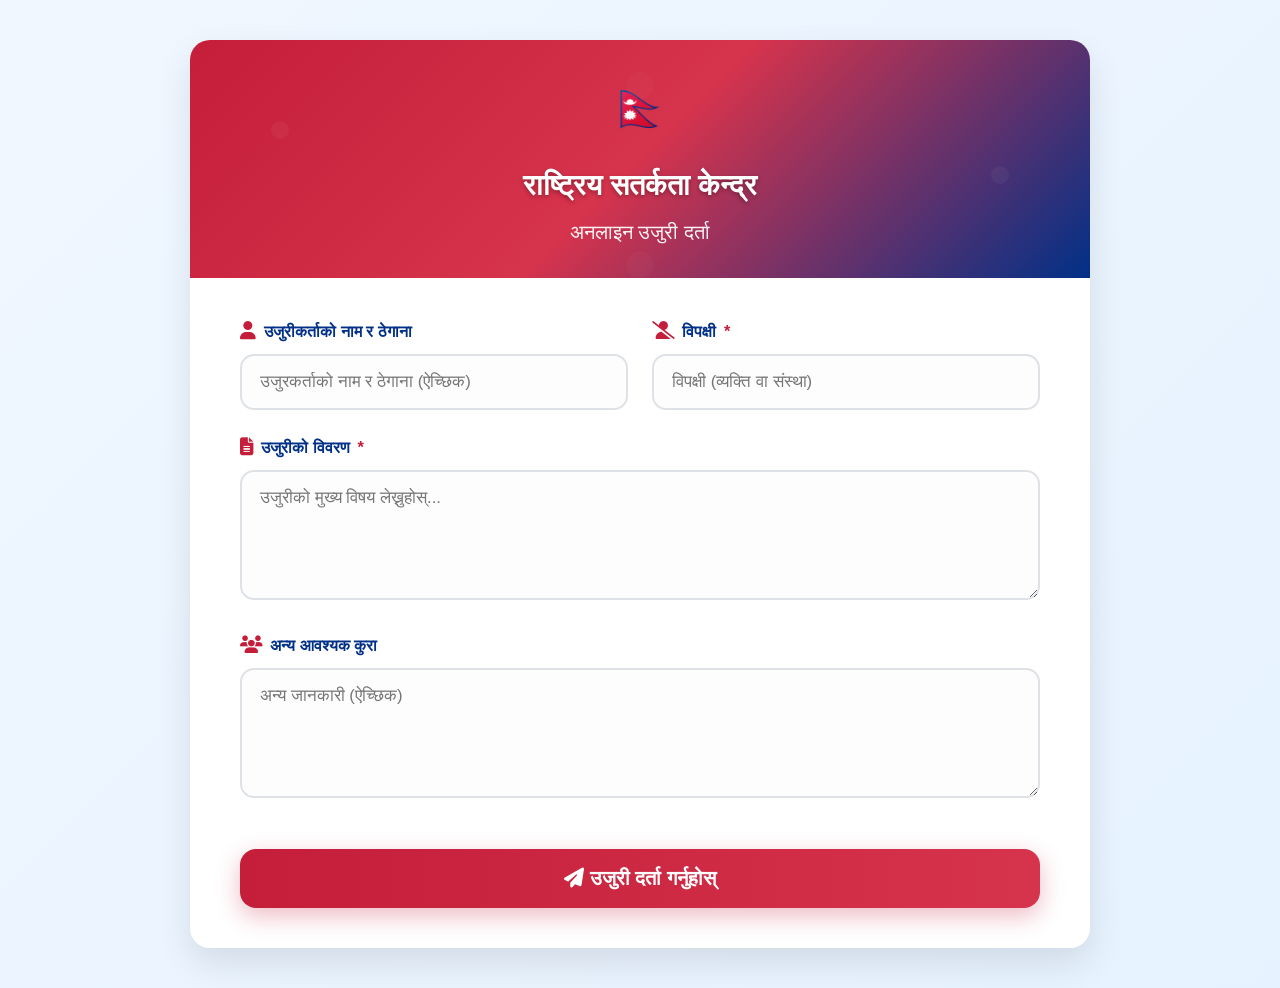
==== form.html @ da832e6e "Add files via upload" ====
<!DOCTYPE html>
<html lang="ne">
<head>
  <meta charset="UTF-8">
  <meta name="viewport" content="width=device-width, initial-scale=1.0">
  <title>उजुरी दर्ता फारम - राष्ट्रिय सतर्कता केन्द्र</title>
  <link rel="icon" href="data:image/svg+xml,<svg xmlns=%22http://www.w3.org/2000/svg%22 viewBox=%220 0 100 100%22><text y=%22.9em%22 font-size=%2290%22>🏛️</text></svg>">
  
  <link href="https://nepalidatepicker.sajanmaharjan.com.np/v5/nepali.datepicker/css/nepali.datepicker.v5.0.6.min.css" rel="stylesheet"/>
  <link rel="stylesheet" href="https://cdnjs.cloudflare.com/ajax/libs/font-awesome/6.5.2/css/all.min.css">
  
  <script src="https://nepalidatepicker.sajanmaharjan.com.np/v5/nepali.datepicker/js/nepali.datepicker.v5.0.6.min.js"></script>
  <!-- नेपाली फन्टहरू -->
  <link href="https://fonts.googleapis.com/css2?family=Noto+Sans+Devanagari:wght@400;500;600;700&display=swap" rel="stylesheet">
  
  <style>
    :root {
      --primary: #c41e3a;     /* नेपालको रातो */
      --secondary: #003087;   /* नेपालको निलो */
      --accent: #27ae60;
      --light: #f8f9fa;
      --gray: #6c757d;
      --border: #dee2e6;
      --shadow: 0 15px 35px rgba(0,0,0,0.1);
    }

    * {
      margin: 0;
      padding: 0;
      box-sizing: border-box;
    }

    body {
      font-family:  "Segoe UI", Roboto, Arial, sans-serif, kalimati;
      background: linear-gradient(135deg, #f0f7ff 0%, #e6f2ff 100%);
      min-height: 100vh;
      padding: 20px 10px;
      line-height: 1.6;
    }

    .container {
      max-width: 900px;
      margin: 20px auto;
      background: white;
      border-radius: 20px;
      overflow: hidden;
      box-shadow: var(--shadow);
      animation: fadeIn 0.8s ease-out;
    }

    @keyframes fadeIn {
      from { opacity: 0; transform: translateY(30px); }
      to { opacity: 1; transform: translateY(0); }
    }

    .header {
      background: linear-gradient(135deg, var(--primary) 0%, #d6334c 50%, var(--secondary) 100%);
      color: white;
      padding: 30px 20px;
      text-align: center;
      position: relative;
      overflow: hidden;
    }

    .header::before {
      content: '';
      position: absolute;
      top: 0; left: 0; right: 0; bottom: 0;
      background: url('data:image/svg+xml;utf8,<svg xmlns="http://www.w3.org/2000/svg" viewBox="0 0 100 20"><defs><pattern id="grain" width="100" height="20" patternUnits="userSpaceOnUse"><circle cx="10" cy="10" r="1" fill="%23ffffff20"/><circle cx="50" cy="5" r="1.5" fill="%23ffffff15"/><circle cx="90" cy="15" r="1" fill="%23ffffff20"/></pattern></defs><rect width="100" height="20" fill="url(%23grain)"/></svg>');
      opacity: 0.3;
    }

    .header img {
      height: 80px;
      margin-bottom: 15px;
      filter: drop-shadow(0 4px 8px rgba(0,0,0,0.3));
    }

    .header h1 {
      font-size: 1.8rem;
      font-weight: 700;
      margin-bottom: 8px;
      text-shadow: 0 2px 4px rgba(0,0,0,0.3);
    }

    .header p {
      font-size: 1.25rem;
      font-weight: 500;
      opacity: 0.95;
    }

    .form-body {
      padding: 40px 50px;
    }

    .form-grid {
      display: grid;
      grid-template-columns: repeat(auto-fit, minmax(320px, 1fr));
      gap: 24px;
    }

    .form-group {
      position: relative;
    }

    label {
      display: block;
      font-weight: 600;
      margin-bottom: 10px;
      color: var(--secondary);
      font-size: 1.02rem;
      display: flex;
      align-items: center;
      gap: 8px;
    }

    label i {
      color: var(--primary);
      font-size: 1.1em;
    }

    input[type="text"],
    textarea {
      width: 100%;
      padding: 16px 18px;
      border: 2px solid var(--border);
      border-radius: 14px;
      font-size: 1.05rem;
      background: #fdfdfd;
      transition: all 0.3s ease;
      font-family: inherit;
    }

    input:focus,
    textarea:focus {
      outline: none;
      border-color: var(--primary);
      box-shadow: 0 0 0 4px rgba(196, 30, 58, 0.15);
      transform: translateY(-2px);
    }

    textarea {
      min-height: 130px;
      resize: vertical;
    }

    .date-input {
      background: #fdfdfd url("data:image/svg+xml,%3Csvg xmlns='http://www.w3.org/2000/svg' width='20' height='20' viewBox='0 0 24 24' fill='none' stroke='%23666' stroke-width='2' stroke-linecap='round' stroke-linejoin='round'%3E%3Crect x='3' y='4' width='18' height='18' rx='2' ry='2'%3E%3C/rect%3E%3Cline x1='16' y1='2' x2='16' y2='6'%3E%3C/line%3E%3Cline x1='8' y1='2' x2='8' y2='6'%3E%3C/line%3E%3Cline x1='3' y1='10' x2='21' y2='10'%3E%3C/line%3E%3C/svg%3E") no-repeat 95% center;
      background-size: 20px;
    }

    .submit-btn {
      grid-column: 1 / -1;
      padding: 18px 40px;
      background: linear-gradient(to right, var(--primary), #d6334c);
      color: white;
      border: none;
      border-radius: 16px;
      font-size: 1.25rem;
      font-weight: bold;
      cursor: pointer;
      transition: all 0.4s ease;
      margin-top: 20px;
      box-shadow: 0 8px 25px rgba(196, 30, 58, 0.3);
    }

    .submit-btn:hover {
      transform: translateY(-4px);
      box-shadow: 0 15px 35px rgba(196, 30, 58, 0.4);
    }

    .submit-btn:active {
      transform: translateY(-1px);
    }

    .submit-btn:disabled {
      background: #95a5a6;
      transform: none;
      box-shadow: none;
    }

    /* मोबाइल ऑप्टिमाइजेशन */
    @media (max-width: 768px) {
      .form-body {
        padding: 30px 25px;
      }
      .form-grid {
        grid-template-columns: 1fr;
        gap: 20px;
      }
      .header {
        padding: 25px 15px;
      }
      .header img {
        height: 65px;
      }
      .header h1 {
        font-size: 1.5rem;
      }
    }

    @media (max-width: 480px) {
      body {
        padding: 10px 5px;
      }
      .form-body {
        padding: 25px 20px;
      }
      input, textarea {
        padding: 14px 16px;
        font-size: 1rem;
      }
      .submit-btn {
        font-size: 1.15rem;
        padding: 16px 30px;
      }
    }
  </style>
</head>
<body>
<form id="complaintForm">
  <div class="container">
    <div class="header">
      <img src="emblem.png" alt="नेपाल सरकार" onerror="this.src='https://upload.wikimedia.org/wikipedia/commons/thumb/2/23/Emblem_of_Nepal.svg/200px-Emblem_of_Nepal.svg.png'; this.onerror=function(){this.style.display='none'; document.getElementById('emblem-fallback').style.display='block';};">
      <div id="emblem-fallback" style="display: none; font-size: 3rem; color: white; margin-bottom: 15px;">🇳🇵</div>
      <h1>राष्ट्रिय सतर्कता केन्द्र</h1>
      <p>अनलाइन उजुरी दर्ता</p>
    </div>

    <div class="form-body">
     
        <div class="form-grid">
          
          <div class="form-group" style="display: none;">
            <label for="reg_date"><i class="fas fa-calendar-alt"></i> मिति (नेपाली)</label>
            <input type="text" id="reg_date" readonly style="background-color: #f8f9fa; cursor: not-allowed; color: #495057;">
          </div>

          <div class="form-group">
            <label for="complainer_name"><i class="fas fa-user"></i> उजुरीकर्ताको नाम र ठेगाना</label>
            <input type="text" id="complainer_name" name="entry.2005620554" placeholder="उजुरकर्ताको नाम र ठेगाना (ऐच्छिक)">
          </div>

          <div class="form-group">
            <label for="opponent_name"><i class="fas fa-user-slash"></i> विपक्षी <span style="color: var(--primary);">*</span></label>
            <input type="text" id="opponent_name" name="entry.1065046570" placeholder="विपक्षी (व्यक्ति वा संस्था)" required>
          </div>

          <div class="form-group" style="grid-column: 1 / -1;">
            <label for="complaint_detail"><i class="fas fa-file-alt"></i> उजुरीको विवरण <span style="color: var(--primary);">*</span></label>
            <textarea id="complaint_detail" name="entry.1166974658" placeholder="उजुरीको मुख्य विषय लेख्नुहोस्..." required></textarea>
          </div>

          <div class="form-group" style="grid-column: 1 / -1;">
            <label for="remarks"><i class="fas fa-users"></i> अन्य आवश्यक कुरा</label>
            <textarea id="remarks" name="entry.839337160" placeholder="अन्य जानकारी (ऐच्छिक)"></textarea> 
          </div>

          <button type="submit" class="submit-btn">
            <i class="fas fa-paper-plane"></i> उजुरी दर्ता गर्नुहोस्
          </button>
          <div id="responseMessage" style="grid-column: 1 / -1; display: none; padding: 15px; border-radius: 12px; text-align: center; margin-top: 10px; font-weight: 600;"></div>
        </div>
      
    </div>
  </div>

 </form>
<script>
  // Set current Nepali Date on load
  window.onload = function() {
    try {
      var today = new Date();
      var bsObj = NepaliFunctions.AD2BS({
        year: today.getFullYear(),
        month: today.getMonth() + 1,
        day: today.getDate()
      });
      // Format: YYYY-MM-DD
      var bsDate = bsObj.year + '-' + String(bsObj.month).padStart(2, '0') + '-' + String(bsObj.day).padStart(2, '0');
      document.getElementById('reg_date').value = bsDate;
    } catch (e) {
      console.error("Nepali Date Error:", e);
      // Fallback to AD date if library fails
      document.getElementById('reg_date').value = new Date().toISOString().split('T')[0];
    }
  };

  document.getElementById('complaintForm').addEventListener('submit', function(e) {
    e.preventDefault();
    
    var btn = document.querySelector('.submit-btn');
    var originalHTML = btn.innerHTML;
    btn.disabled = true;
    btn.innerHTML = '<i class="fas fa-spinner fa-spin"></i> पठाउँदै...';
    
    var msgEl = document.getElementById('responseMessage');
    msgEl.style.display = 'none';

    var params = new URLSearchParams();
    params.append('action', 'saveOnlineComplaint');
    params.append('apiKey', 'nvc2026secretkey');
    params.append('complainant', document.getElementById('complainer_name').value);
    params.append('accused', document.getElementById('opponent_name').value);
    params.append('description', document.getElementById('complaint_detail').value);
    params.append('remarks', document.getElementById('remarks').value);
    params.append('date', document.getElementById('reg_date').value);

    fetch('https://script.google.com/macros/s/AKfycbytfc7DhHGYCTMIDatilB3EMMVKjqBUzL3T0fyC_LuClfwtqWAJSvQDw82gRN5pgg3Uag/exec', {
        method: 'POST',
        body: params
    })
    .then(response => response.json())
    .then(data => {
        if (data.success) {
            msgEl.style.display = 'block';
            msgEl.style.backgroundColor = '#d4edda';
            msgEl.style.color = '#155724';
            msgEl.style.border = '1px solid #c3e6cb';
            msgEl.innerHTML = '<i class="fas fa-check-circle"></i> तपाईंको उजुरी सफलतापूर्वक दर्ता भयो।';
            document.getElementById('complaintForm').reset();
            setTimeout(function() {
                msgEl.style.display = 'none';
            }, 5000);
        } else {
            throw new Error(data.message || 'Unknown error');
        }
    })
    .catch(error => {
        console.error('Error:', error);
        msgEl.style.display = 'block';
        msgEl.style.backgroundColor = '#f8d7da';
        msgEl.style.color = '#721c24';
        msgEl.style.border = '1px solid #f5c6cb';
        msgEl.innerHTML = '<i class="fas fa-exclamation-triangle"></i> उजुरी दर्ता गर्दा समस्या आयो। कृपया पुनः प्रयास गर्नुहोस्।';
    })
    .finally(() => {
        btn.disabled = false;
        btn.innerHTML = originalHTML;
    });
  });
</script>
</body>
</html>
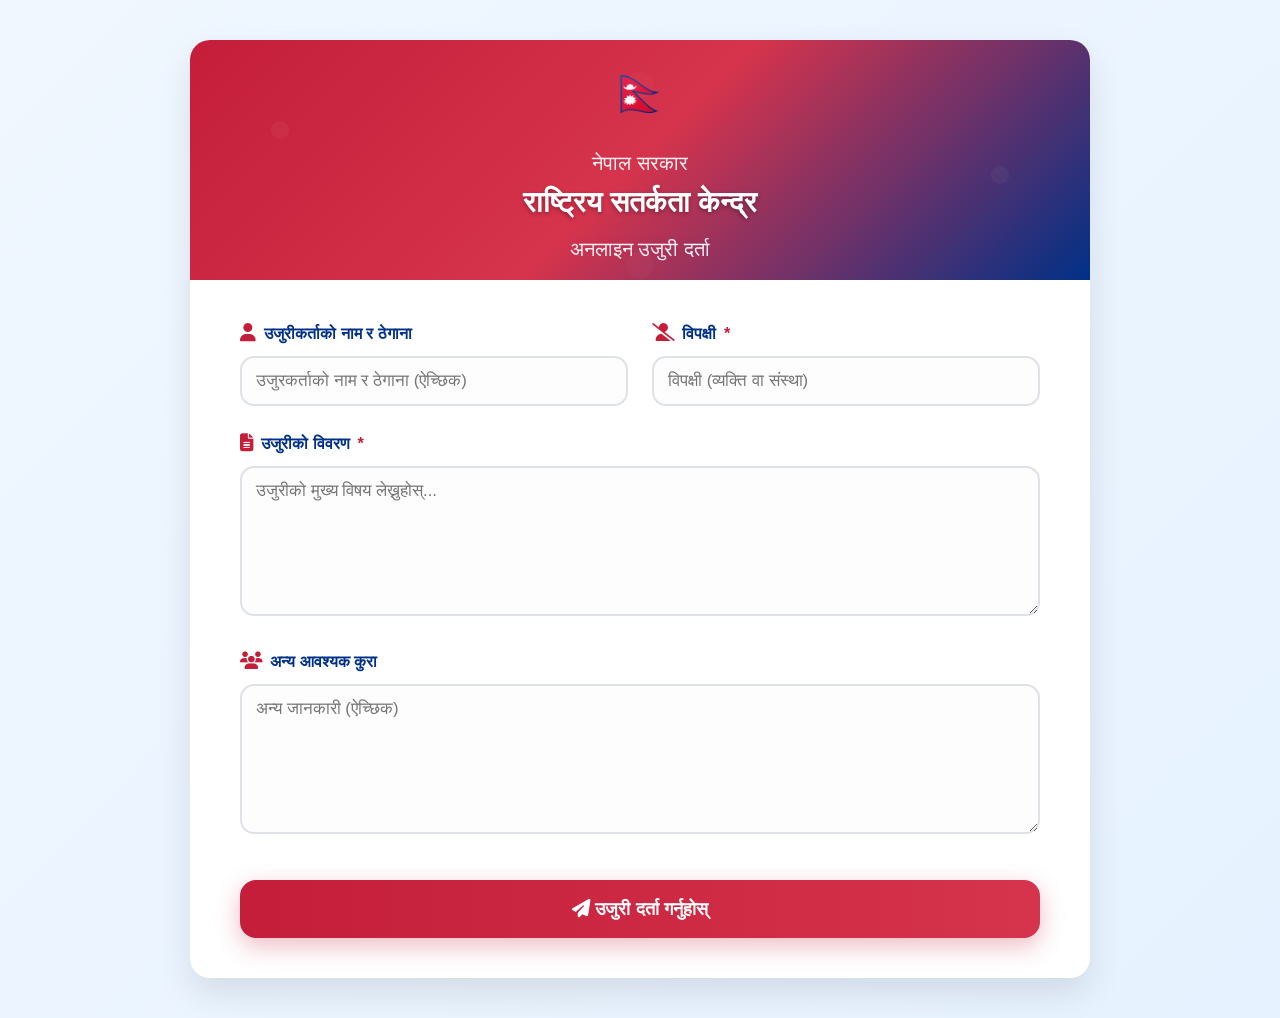
==== commit 1a347d6f: "Add files via upload" ====
--- a/form.html
+++ b/form.html
@@ -56,7 +56,7 @@
     .header {
       background: linear-gradient(135deg, var(--primary) 0%, #d6334c 50%, var(--secondary) 100%);
       color: white;
-      padding: 30px 20px;
+      padding: 15px 15px;
       text-align: center;
       position: relative;
       overflow: hidden;
@@ -72,7 +72,7 @@
 
     .header img {
       height: 80px;
-      margin-bottom: 15px;
+      margin-bottom: 10px;
       filter: drop-shadow(0 4px 8px rgba(0,0,0,0.3));
     }
 
@@ -122,7 +122,7 @@
     input[type="text"],
     textarea {
       width: 100%;
-      padding: 16px 18px;
+      padding: 13px 14px;
       border: 2px solid var(--border);
       border-radius: 14px;
       font-size: 1.05rem;
@@ -140,7 +140,7 @@
     }
 
     textarea {
-      min-height: 130px;
+      min-height: 150px;
       resize: vertical;
     }
 
@@ -151,16 +151,16 @@
 
     .submit-btn {
       grid-column: 1 / -1;
-      padding: 18px 40px;
+      padding: 18px 30px;
       background: linear-gradient(to right, var(--primary), #d6334c);
       color: white;
       border: none;
       border-radius: 16px;
-      font-size: 1.25rem;
+      font-size: 1.15rem;
       font-weight: bold;
       cursor: pointer;
       transition: all 0.4s ease;
-      margin-top: 20px;
+      margin-top: 15px;
       box-shadow: 0 8px 25px rgba(196, 30, 58, 0.3);
     }
 
@@ -182,20 +182,20 @@
     /* मोबाइल ऑप्टिमाइजेशन */
     @media (max-width: 768px) {
       .form-body {
-        padding: 30px 25px;
+        padding: 20px 15px;
       }
       .form-grid {
         grid-template-columns: 1fr;
         gap: 20px;
       }
       .header {
-        padding: 25px 15px;
+        padding: 20px 12px;
       }
       .header img {
-        height: 65px;
+        height: 50px;
       }
       .header h1 {
-        font-size: 1.5rem;
+        font-size: 1.25rem;
       }
     }
 
@@ -207,12 +207,12 @@
         padding: 25px 20px;
       }
       input, textarea {
-        padding: 14px 16px;
+        padding: 10px 12px;
         font-size: 1rem;
       }
       .submit-btn {
-        font-size: 1.15rem;
-        padding: 16px 30px;
+        font-size: 1rem;
+        padding: 12px 24px;
       }
     }
   </style>
@@ -223,6 +223,7 @@
     <div class="header">
       <img src="emblem.png" alt="नेपाल सरकार" onerror="this.src='https://upload.wikimedia.org/wikipedia/commons/thumb/2/23/Emblem_of_Nepal.svg/200px-Emblem_of_Nepal.svg.png'; this.onerror=function(){this.style.display='none'; document.getElementById('emblem-fallback').style.display='block';};">
       <div id="emblem-fallback" style="display: none; font-size: 3rem; color: white; margin-bottom: 15px;">🇳🇵</div>
+      <p>नेपाल सरकार</p>
       <h1>राष्ट्रिय सतर्कता केन्द्र</h1>
       <p>अनलाइन उजुरी दर्ता</p>
     </div>
@@ -317,7 +318,7 @@
             msgEl.style.backgroundColor = '#d4edda';
             msgEl.style.color = '#155724';
             msgEl.style.border = '1px solid #c3e6cb';
-            msgEl.innerHTML = '<i class="fas fa-check-circle"></i> तपाईंको उजुरी सफलतापूर्वक दर्ता भयो।';
+            msgEl.innerHTML = '<i class="fas fa-check-circle"></i> तपाईंको उजुरी सफलतापूर्वक दर्ता भयो। थप जानकारीका लागि ०१-४२००३४५ मा सम्पर्क गर्नुहोला!';
             document.getElementById('complaintForm').reset();
             setTimeout(function() {
                 msgEl.style.display = 'none';
